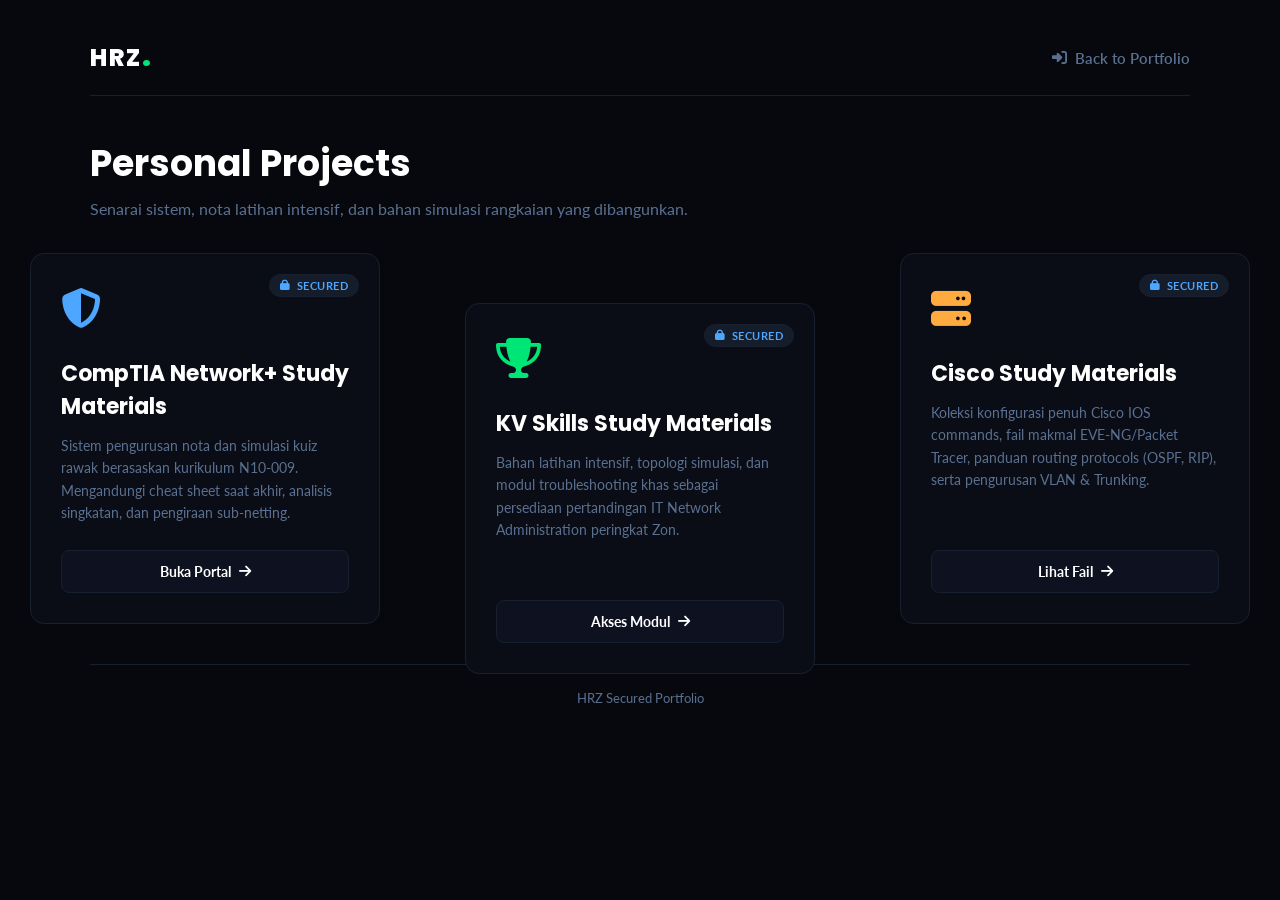
==== personalprojects.html @ 8f7f109c "Create personalprojects.html" ====
<!DOCTYPE html>
<html lang="ms">
<head>
    <link rel="icon" type="image/png" href="favicon.png">
    <meta charset="UTF-8">
    <meta name="viewport" content="width=device-width, initial-scale=1.0">
    <title>HRZ - Personal Projects</title>

    <link rel="preconnect" href="https://fonts.googleapis.com">
    <link rel="preconnect" href="https://fonts.gstatic.com" crossorigin>
    <link href="https://fonts.googleapis.com/css2?family=Poppins:wght@400;600;700&family=Lato:wght@400;700&display=swap" rel="stylesheet">
    <link rel="stylesheet" href="https://cdnjs.cloudflare.com/ajax/libs/font-awesome/6.5.1/css/all.min.css">
    
    <style>
        :root {
            --bg: #06080e;
            --card-bg: #0a0d16;
            --border-color: #182030;
            --border-hover: #202c40;
            --accent-blue: #4da6ff;
            --accent-green: #00e676;
            --accent-purple: #b388ff;
            --accent-orange: #ffab40;
            --text-main: #ffffff;
            --text-muted: #5a7090;
        }

        * { box-sizing: border-box; margin: 0; padding: 0; }

        body {
            background-color: var(--bg);
            color: #b8cce0;
            font-family: 'Lato', sans-serif;
            min-height: 100vh;
            padding: 40px 20px;
            overflow-x: hidden; /* Menghalang scrollbar melintang semasa animasi berjalan */
        }

        .container {
            max-width: 1100px;
            margin: 0 auto;
        }

        /* HEADER */
        header {
            display: flex;
            justify-content: space-between;
            align-items: center;
            border-bottom: 1px solid var(--border-color);
            padding-bottom: 20px;
            margin-bottom: 40px;
        }

        .brand-logo {
            font-size: 24px;
            font-weight: 800;
            color: var(--text-main);
            letter-spacing: 1.5px;
            font-family: 'Poppins', sans-serif;
            text-decoration: none;
        }

        .brand-logo::after {
            content: ".";
            color: var(--accent-green);
            font-size: 32px;
            line-height: 0;
        }

        .nav-links {
            display: flex;
            align-items: center;
            gap: 20px;
        }

        .back-btn {
            color: var(--text-muted);
            text-decoration: none;
            font-size: 15px;
            font-weight: 600;
            transition: color 0.2s;
            display: flex;
            align-items: center;
            gap: 8px;
        }

        .back-btn:hover {
            color: var(--accent-blue);
        }

        /* TITLE SECTION */
        .title-section {
            margin-bottom: 35px;
        }

        .title-section h1 {
            font-family: 'Poppins', sans-serif;
            font-size: 36px;
            font-weight: 700;
            color: var(--text-main);
            margin-bottom: 8px;
        }

        .title-section p {
            font-size: 16px;
            color: var(--text-muted);
        }

        /* PROJECTS GRID */
        .projects-grid {
            display: grid;
            grid-template-columns: repeat(auto-fit, minmax(320px, 1fr));
            gap: 25px;
            margin-bottom: 40px;
        }

        .project-card {
            background: var(--card-bg);
            border: 1px solid var(--border-color);
            border-radius: 14px;
            padding: 30px;
            display: flex;
            flex-direction: column;
            position: relative;
            overflow: hidden;
            transition: transform 0.3s cubic-bezier(0.4, 0, 0.2, 1), 
                        border-color 0.3s, 
                        box-shadow 0.3s;
        }

        .project-card:hover {
            transform: translateY(-5px) scale(1.02) !important; /* Kekalkan kesan hover ke atas walaupun ada animasi asal */
            border-color: var(--border-hover);
            box-shadow: 0 15px 30px rgba(0, 0, 0, 0.5);
        }

        .project-badge {
            position: absolute;
            top: 20px;
            right: 20px;
            background: rgba(24, 32, 48, 0.8);
            border: 1px solid var(--border-color);
            padding: 4px 10px;
            border-radius: 20px;
            font-size: 11px;
            font-weight: 700;
            text-transform: uppercase;
            letter-spacing: 0.5px;
            color: var(--accent-blue);
            display: flex;
            align-items: center;
            gap: 6px;
        }

        .project-icon {
            font-size: 40px;
            margin-bottom: 25px;
            color: var(--p-color, var(--accent-blue));
        }

        .project-card h3 {
            font-family: 'Poppins', sans-serif;
            font-size: 22px;
            color: var(--text-main);
            margin-bottom: 12px;
        }

        .project-card p {
            font-size: 14px;
            color: var(--text-muted);
            line-height: 1.6;
            margin-bottom: 25px;
        }

        .project-btn {
            margin-top: auto;
            background: #0e1220;
            border: 1px solid var(--border-color);
            color: var(--text-main);
            padding: 12px;
            text-align: center;
            border-radius: 8px;
            text-decoration: none;
            font-weight: 700;
            font-size: 14px;
            transition: all 0.2s;
            display: flex;
            justify-content: center;
            align-items: center;
            gap: 8px;
        }

        .project-card:hover .project-btn {
            background: var(--p-color, var(--accent-blue));
            color: #06080e;
            border-color: var(--p-color);
        }

        /* LOGO WARNA TEMA */
        .p-comptia { --p-color: var(--accent-blue); }
        .p-kvskills { --p-color: var(--accent-green); }
        .p-cisco { --p-color: var(--accent-orange); }


        /* ==========================================
           CSS UNTUK KESAN ANIMASI SCROLL (EFFECT)
        ============================================ */
        

        /* Kesan Tembak Masuk dari Kiri */
        .anim-left {
            transform: translateX(-60px);
        }

        /* Kesan Tembak Masuk dari Kanan */
        .anim-right {
            transform: translateX(60px);
        }

        /* Kesan Tembak Naik dari Bawah */
        .anim-bottom {
            transform: translateY(50px);
        }

        /* Keadaan Selepas Elemen Aktif (Apabila Di-scroll Kelihatan) */
        .scroll-animate.active {
            opacity: 1;
            transform: translateX(0) translateY(0);
        }


        /* FOOTER */
        footer {
            text-align: center;
            color: var(--text-muted);
            font-size: 13px;
            border-top: 1px solid var(--border-color);
            padding-top: 25px;
            margin-top: 40px;
        }
    </style>
</head>
<body>

<div class="container">
    <header>
        <a href="#" class="brand-logo">HRZ</a>
        <div class="nav-links">
            <a href="index.html" class="back-btn">
                <i class="fa-solid fa-right-to-bracket"></i> Back to Portfolio
            </a>
        </div>
    </header>

    <div class="title-section">
        <h1>Personal Projects</h1>
        <p>Senarai sistem, nota latihan intensif, dan bahan simulasi rangkaian yang dibangunkan.</p>
    </div>

    <div class="projects-grid">
        
        <div class="project-card p-comptia scroll-animate anim-left">
            <div class="project-badge"><i class="fa-solid fa-lock"></i> Secured</div>
            <div class="project-icon"><i class="fa-solid fa-shield-halved"></i></div>
            <h3>CompTIA Network+ Study Materials</h3>
            <p>Sistem pengurusan nota dan simulasi kuiz rawak berasaskan kurikulum N10-009. Mengandungi cheat sheet saat akhir, analisis singkatan, dan pengiraan sub-netting.</p>
            <a href="https://harizzzi.github.io/hariznetwork-study/" class="project-btn">Buka Portal <i class="fa-solid fa-arrow-right"></i></a>
        </div>

        <div class="project-card p-kvskills scroll-animate anim-bottom">
            <div class="project-badge"><i class="fa-solid fa-lock"></i> Secured</div>
            <div class="project-icon"><i class="fa-solid fa-trophy"></i></div>
            <h3>KV Skills Study Materials</h3>
            <p>Bahan latihan intensif, topologi simulasi, dan modul troubleshooting khas sebagai persediaan pertandingan IT Network Administration peringkat Zon.</p>
            <a href="index.html" class="project-btn">Akses Modul <i class="fa-solid fa-arrow-right"></i></a>
        </div>

        <div class="project-card p-cisco scroll-animate anim-right">
            <div class="project-badge"><i class="fa-solid fa-lock"></i> Secured</div>
            <div class="project-icon"><i class="fa-solid fa-server"></i></div>
            <h3>Cisco Study Materials</h3>
            <p>Koleksi konfigurasi penuh Cisco IOS commands, fail makmal EVE-NG/Packet Tracer, panduan routing protocols (OSPF, RIP), serta pengurusan VLAN & Trunking.</p>
            <a href="index.html" class="project-btn">Lihat Fail <i class="fa-solid fa-arrow-right"></i></a>
        </div>

    </div>

    <footer>
        HRZ Secured Portfolio 
    </footer>
</div>
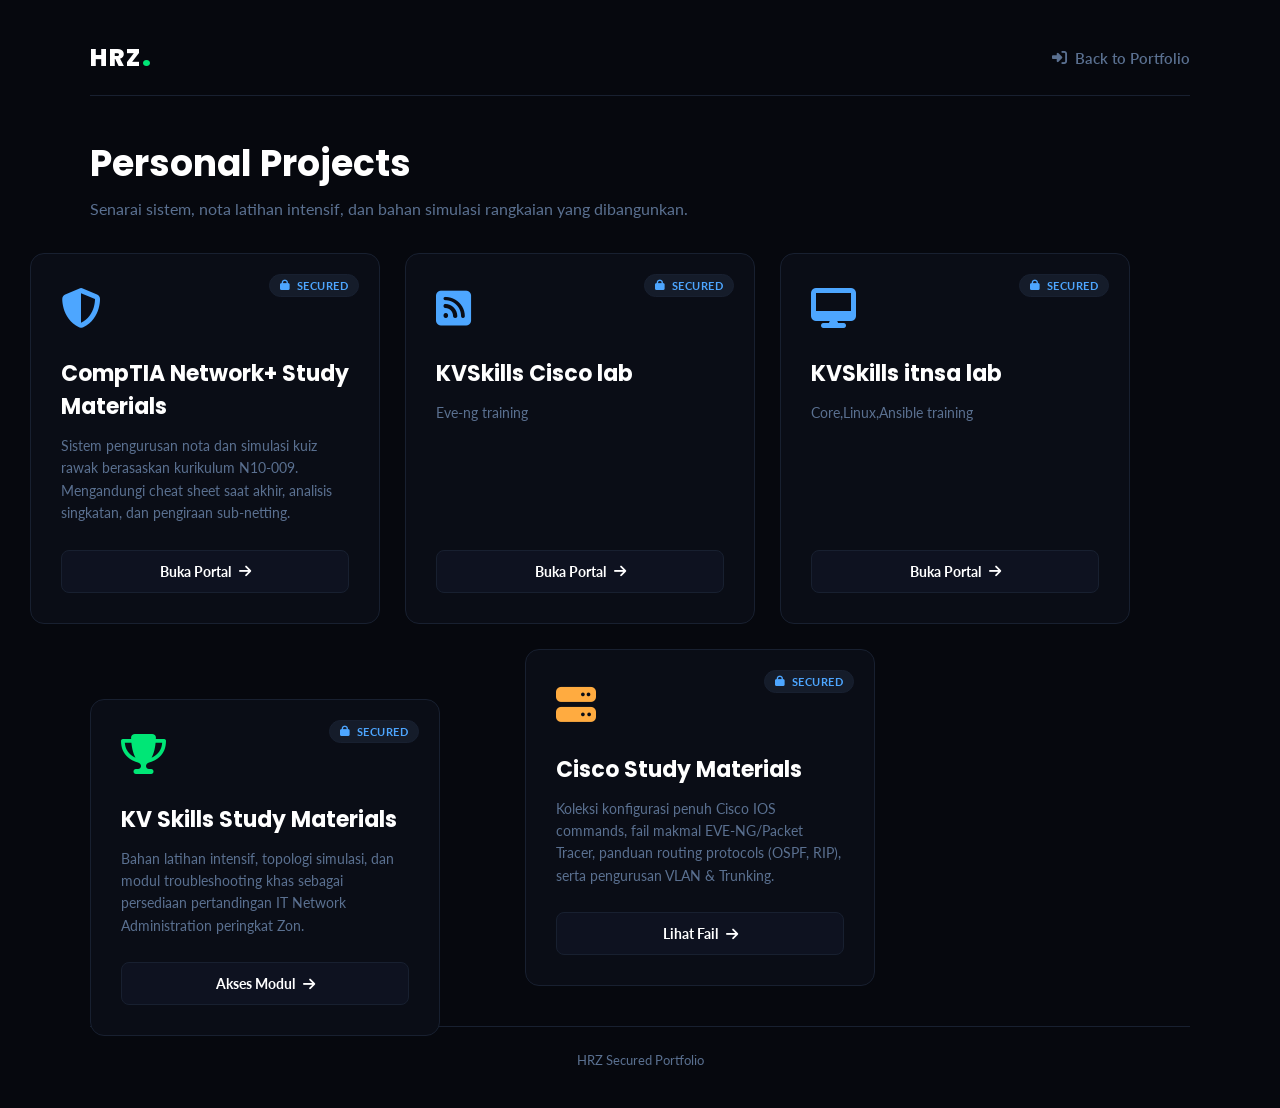
==== commit 73d07405: "Update personalprojects.html" ====
--- a/personalprojects.html
+++ b/personalprojects.html
@@ -267,6 +267,22 @@
             <a href="https://harizzzi.github.io/hariznetwork-study/" class="project-btn">Buka Portal <i class="fa-solid fa-arrow-right"></i></a>
         </div>
 
+              <div class="project-card p-comptia scroll-animate anim-left">
+            <div class="project-badge"><i class="fa-solid fa-lock"></i> Secured</div>
+            <div class="project-icon"><i class="fa-solid fa-rss-square"></i></div>
+            <h3>KVSkills Cisco lab</h3>
+            <p>Eve-ng training</p>
+            <a href="https://harizzzi.github.io/itnsaciscolab/" class="project-btn">Buka Portal <i class="fa-solid fa-arrow-right"></i></a>
+        </div>
+
+              <div class="project-card p-comptia scroll-animate anim-left">
+            <div class="project-badge"><i class="fa-solid fa-lock"></i> Secured</div>
+            <div class="project-icon"><i class="fa-solid fa-desktop"></i></div>
+            <h3>KVSkills itnsa lab</h3>
+            <p>Core,Linux,Ansible training</p>
+            <a href="https://harizzzi.github.io/itnsalab/" class="project-btn">Buka Portal <i class="fa-solid fa-arrow-right"></i></a>
+        </div>
+
         <div class="project-card p-kvskills scroll-animate anim-bottom">
             <div class="project-badge"><i class="fa-solid fa-lock"></i> Secured</div>
             <div class="project-icon"><i class="fa-solid fa-trophy"></i></div>
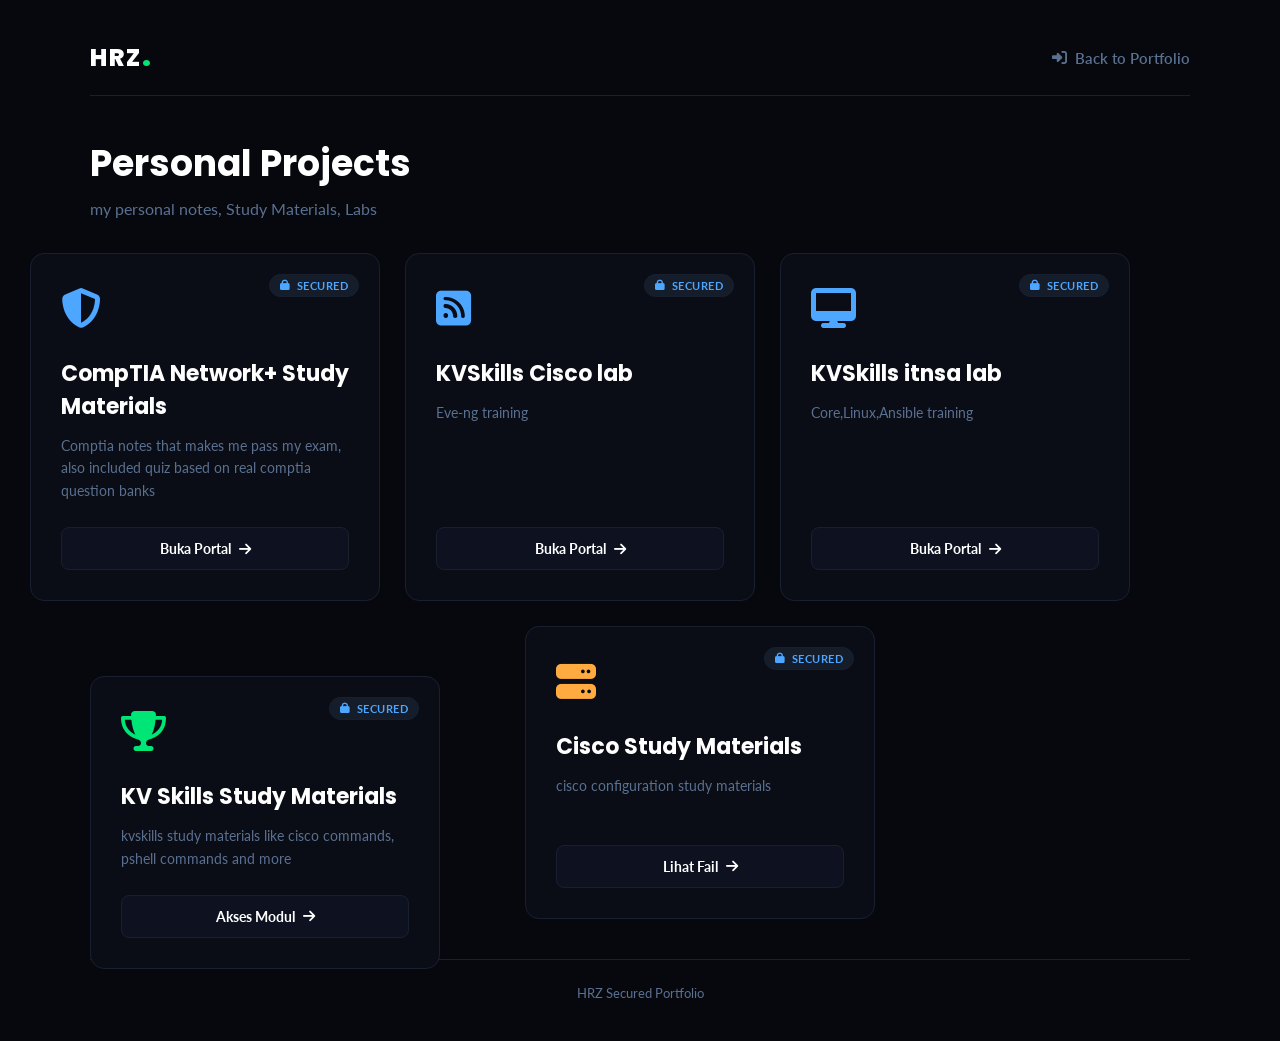
==== commit 526e54ea: "Update personalprojects.html" ====
--- a/personalprojects.html
+++ b/personalprojects.html
@@ -254,7 +254,7 @@
 
     <div class="title-section">
         <h1>Personal Projects</h1>
-        <p>Senarai sistem, nota latihan intensif, dan bahan simulasi rangkaian yang dibangunkan.</p>
+        <p>my personal notes, Study Materials, Labs </p>
     </div>
 
     <div class="projects-grid">
@@ -263,7 +263,7 @@
             <div class="project-badge"><i class="fa-solid fa-lock"></i> Secured</div>
             <div class="project-icon"><i class="fa-solid fa-shield-halved"></i></div>
             <h3>CompTIA Network+ Study Materials</h3>
-            <p>Sistem pengurusan nota dan simulasi kuiz rawak berasaskan kurikulum N10-009. Mengandungi cheat sheet saat akhir, analisis singkatan, dan pengiraan sub-netting.</p>
+            <p>Comptia notes that makes me pass my exam, also included quiz based on real comptia question banks</p>
             <a href="https://harizzzi.github.io/hariznetwork-study/" class="project-btn">Buka Portal <i class="fa-solid fa-arrow-right"></i></a>
         </div>
 
@@ -287,7 +287,7 @@
             <div class="project-badge"><i class="fa-solid fa-lock"></i> Secured</div>
             <div class="project-icon"><i class="fa-solid fa-trophy"></i></div>
             <h3>KV Skills Study Materials</h3>
-            <p>Bahan latihan intensif, topologi simulasi, dan modul troubleshooting khas sebagai persediaan pertandingan IT Network Administration peringkat Zon.</p>
+            <p>kvskills study materials like cisco commands, pshell commands and more</p>
             <a href="index.html" class="project-btn">Akses Modul <i class="fa-solid fa-arrow-right"></i></a>
         </div>
 
@@ -295,7 +295,7 @@
             <div class="project-badge"><i class="fa-solid fa-lock"></i> Secured</div>
             <div class="project-icon"><i class="fa-solid fa-server"></i></div>
             <h3>Cisco Study Materials</h3>
-            <p>Koleksi konfigurasi penuh Cisco IOS commands, fail makmal EVE-NG/Packet Tracer, panduan routing protocols (OSPF, RIP), serta pengurusan VLAN & Trunking.</p>
+            <p>cisco configuration study materials</p>
             <a href="index.html" class="project-btn">Lihat Fail <i class="fa-solid fa-arrow-right"></i></a>
         </div>
 
